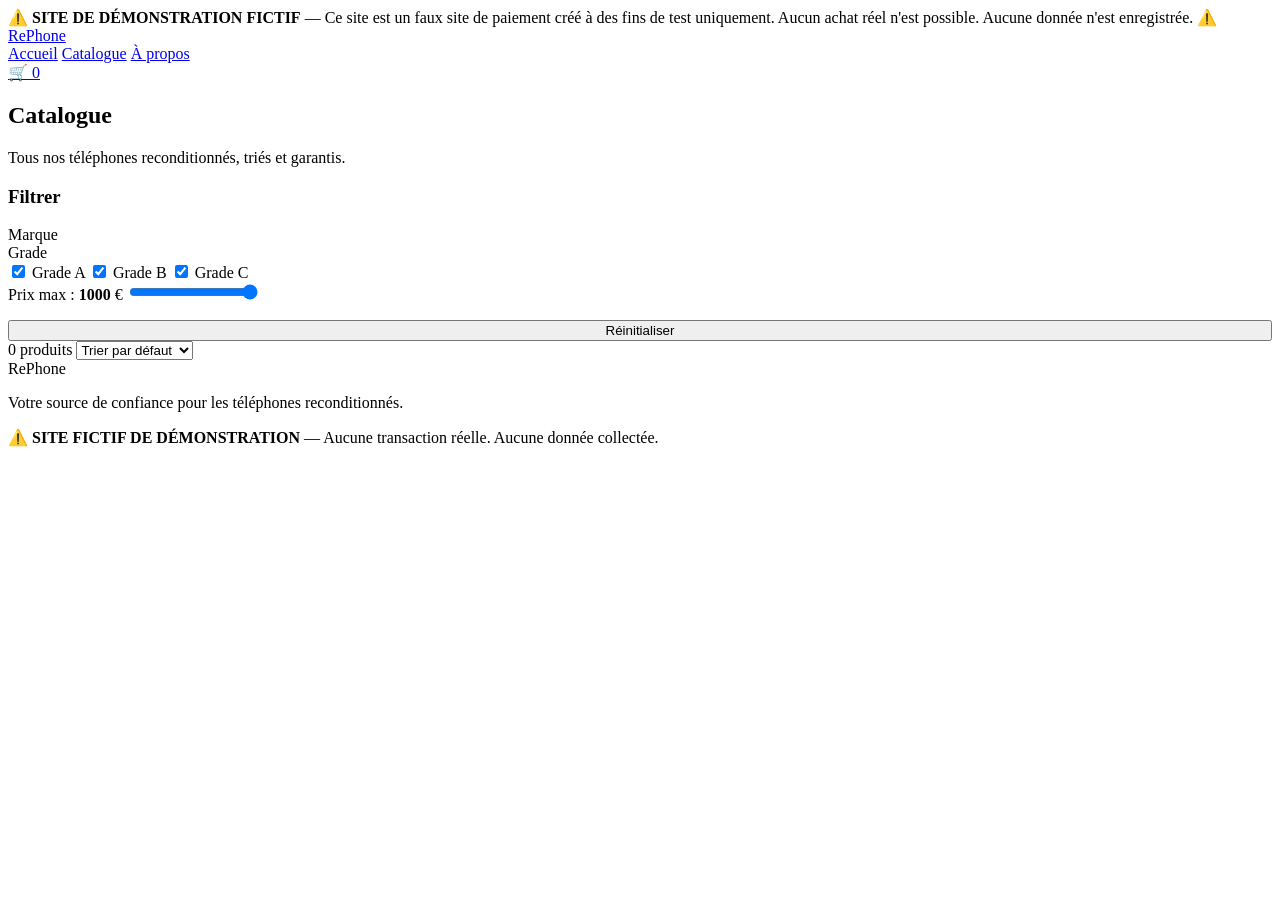
==== catalogue.html @ 7b881fe6 "first commit" ====
<!DOCTYPE html>
<html lang="fr">
<head>
  <meta charset="UTF-8" />
  <meta name="viewport" content="width=device-width, initial-scale=1.0" />
  <title>Catalogue – RePhone</title>
  <link rel="preconnect" href="https://fonts.googleapis.com" />
  <link href="https://fonts.googleapis.com/css2?family=Syne:wght@400;600;700;800&family=DM+Sans:ital,wght@0,300;0,400;0,500;1,300&display=swap" rel="stylesheet" />
  <link rel="stylesheet" href="css/style.css" />
</head>
<body>

  <div class="fake-banner">
    <span class="fake-icon">⚠️</span>
    <strong>SITE DE DÉMONSTRATION FICTIF</strong> — Ce site est un faux site de paiement créé à des fins de test uniquement. Aucun achat réel n'est possible. Aucune donnée n'est enregistrée.
    <span class="fake-icon">⚠️</span>
  </div>

  <header class="header">
    <div class="container header-inner">
      <a href="index.html" class="logo">Re<span>Phone</span></a>
      <nav class="nav">
        <a href="index.html" class="nav-link">Accueil</a>
        <a href="catalogue.html" class="nav-link active">Catalogue</a>
        <a href="#" class="nav-link">À propos</a>
      </nav>
      <a href="panier.html" class="btn-cart">
        🛒 <span class="cart-count" id="cartCount">0</span>
      </a>
    </div>
  </header>

  <section class="page-hero">
    <div class="container">
      <h1>Catalogue</h1>
      <p>Tous nos téléphones reconditionnés, triés et garantis.</p>
    </div>
  </section>

  <section class="section catalogue-section">
    <div class="container catalogue-layout">

      <!-- FILTRES -->
      <aside class="filters">
        <h3>Filtrer</h3>

        <div class="filter-group">
          <label class="filter-label">Marque</label>
          <div class="filter-options" id="brandFilters"></div>
        </div>

        <div class="filter-group">
          <label class="filter-label">Grade</label>
          <div class="filter-options">
            <label><input type="checkbox" value="A" class="grade-filter" checked /> Grade A</label>
            <label><input type="checkbox" value="B" class="grade-filter" checked /> Grade B</label>
            <label><input type="checkbox" value="C" class="grade-filter" checked /> Grade C</label>
          </div>
        </div>

        <div class="filter-group">
          <label class="filter-label">Prix max : <strong id="priceVal">1000</strong> €</label>
          <input type="range" id="priceRange" min="100" max="1000" value="1000" step="50" />
        </div>

        <button class="btn-primary" id="resetFilters" style="margin-top:1rem;width:100%">Réinitialiser</button>
      </aside>

      <!-- GRILLE PRODUITS -->
      <div class="catalogue-main">
        <div class="catalogue-toolbar">
          <span id="productCount">0 produits</span>
          <select id="sortSelect">
            <option value="default">Trier par défaut</option>
            <option value="price-asc">Prix croissant</option>
            <option value="price-desc">Prix décroissant</option>
            <option value="name">Nom A→Z</option>
          </select>
        </div>
        <div class="products-grid" id="catalogueGrid"></div>
      </div>
    </div>
  </section>

  <footer class="footer">
    <div class="container footer-inner">
      <div class="footer-brand">
        <span class="logo">Re<span>Phone</span></span>
        <p>Votre source de confiance pour les téléphones reconditionnés.</p>
      </div>
    </div>
    <div class="footer-bottom">
      <p>⚠️ <strong>SITE FICTIF DE DÉMONSTRATION</strong> — Aucune transaction réelle. Aucune donnée collectée.</p>
    </div>
  </footer>

  <script src="js/data.js"></script>
  <script src="js/app.js"></script>
  <script src="js/catalogue.js"></script>
</body>
</html>
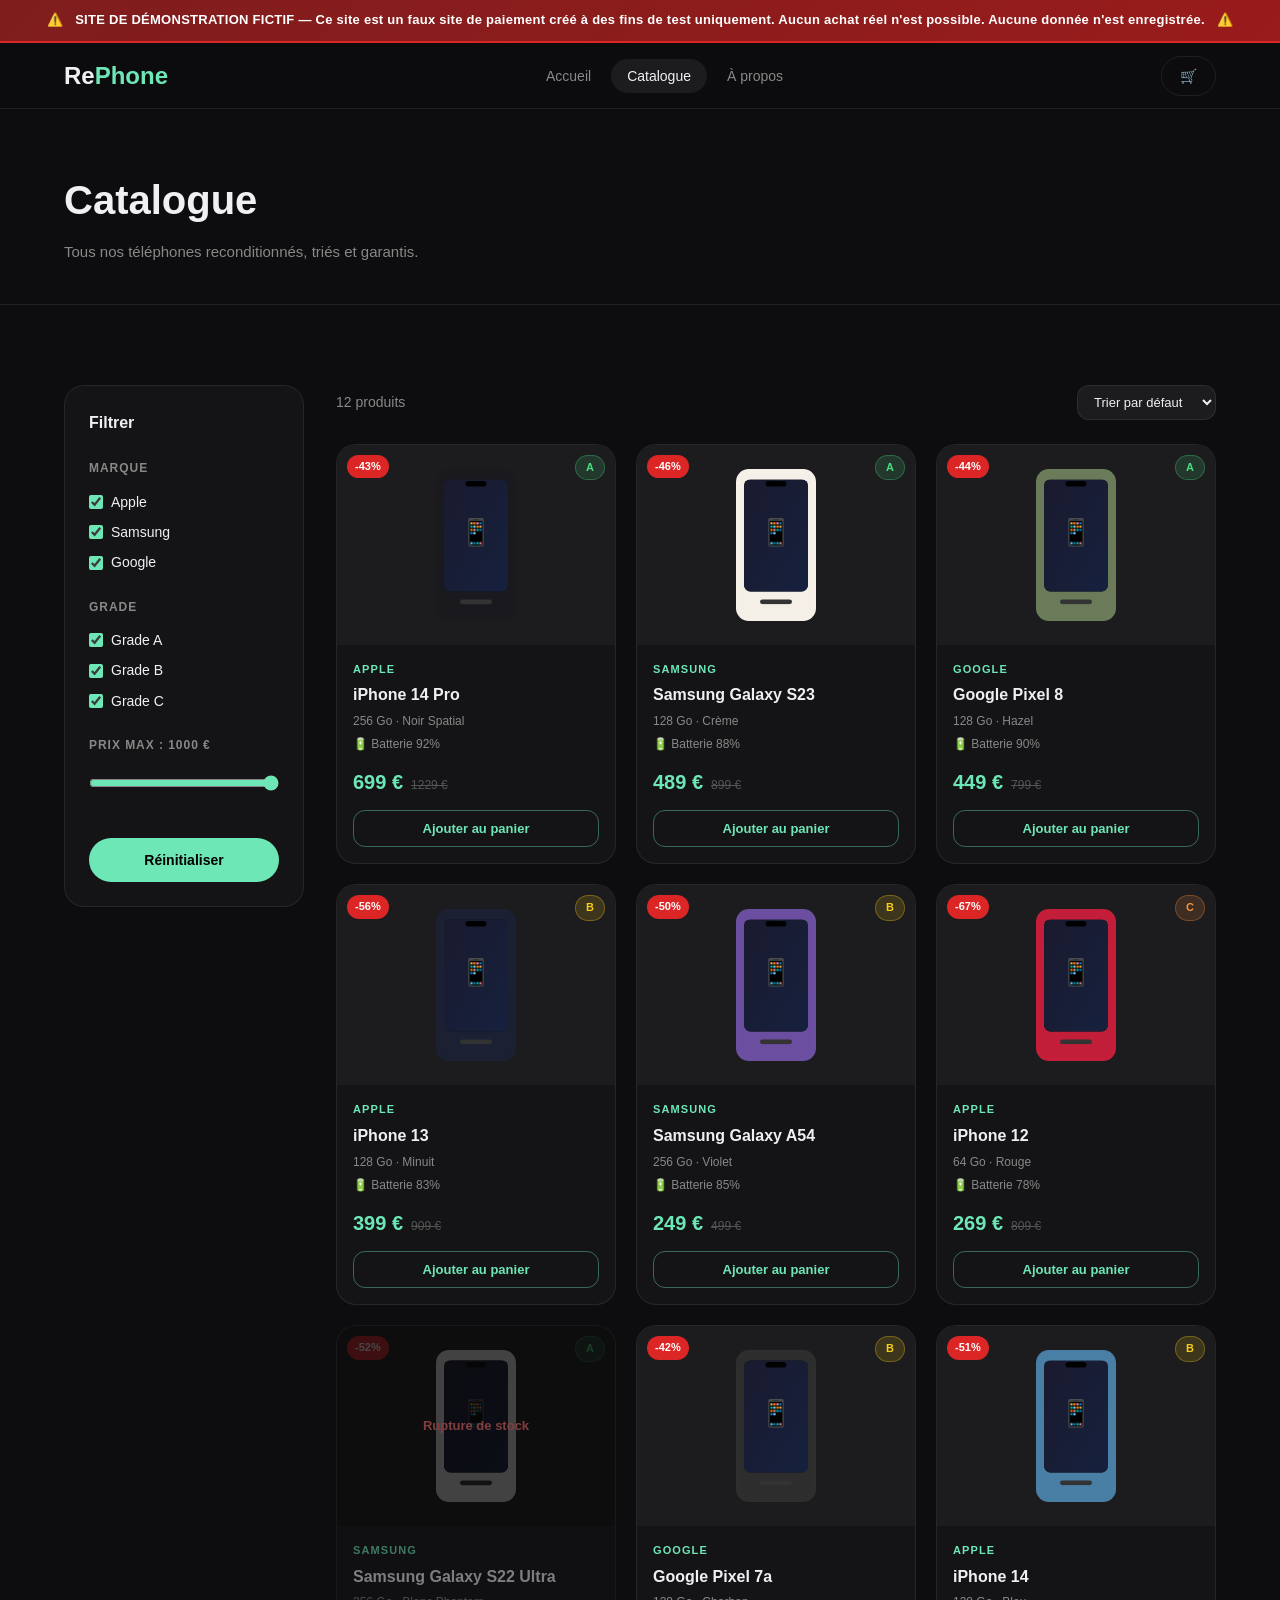
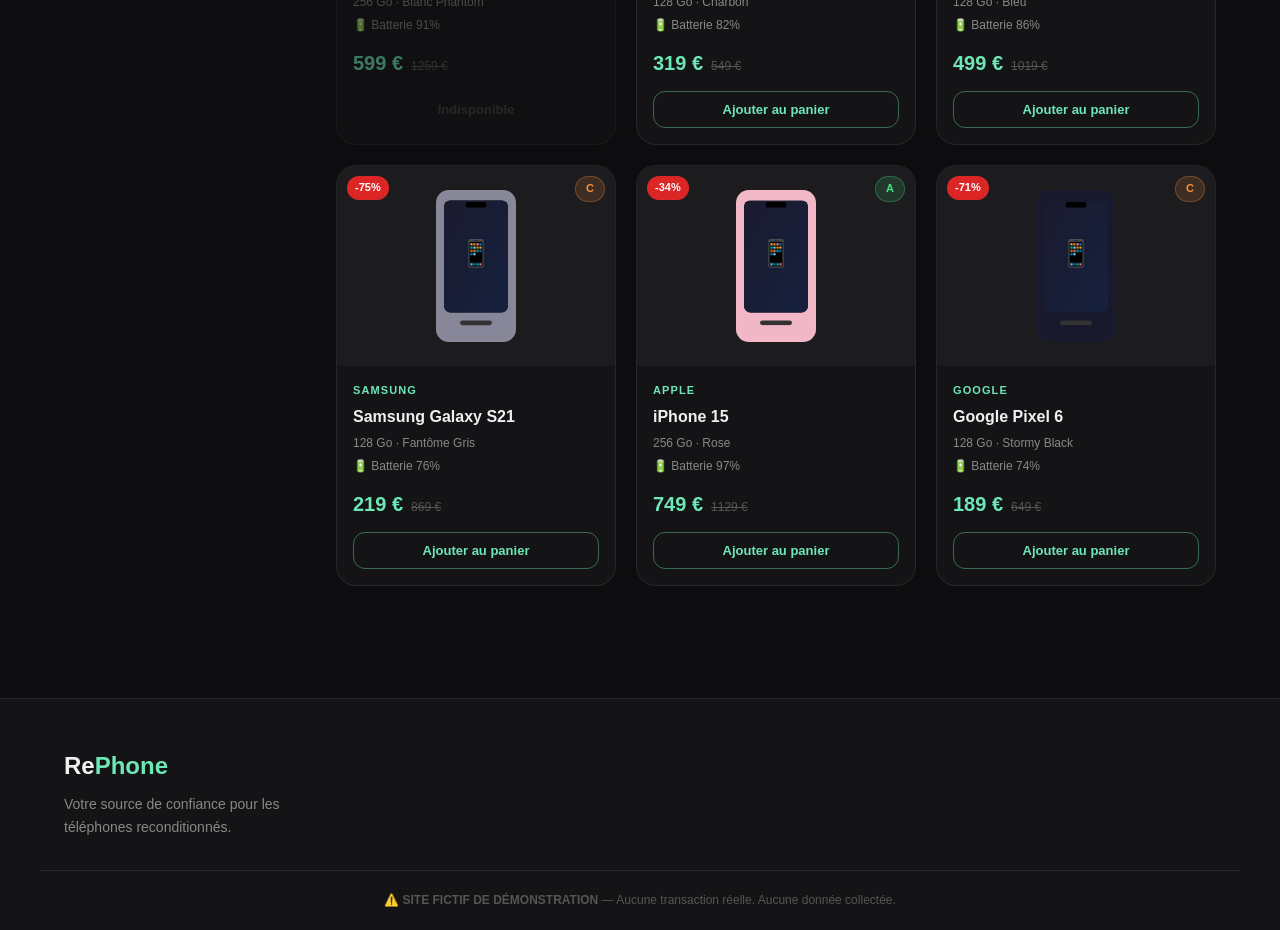
==== commit 1b9b4a80: "link css js" ====
--- a/catalogue.html
+++ b/catalogue.html
@@ -6,7 +6,7 @@
   <title>Catalogue – RePhone</title>
   <link rel="preconnect" href="https://fonts.googleapis.com" />
   <link href="https://fonts.googleapis.com/css2?family=Syne:wght@400;600;700;800&family=DM+Sans:ital,wght@0,300;0,400;0,500;1,300&display=swap" rel="stylesheet" />
-  <link rel="stylesheet" href="css/style.css" />
+  <link rel="stylesheet" href="style.css" />
 </head>
 <body>
 
@@ -94,8 +94,8 @@
     </div>
   </footer>
 
-  <script src="js/data.js"></script>
-  <script src="js/app.js"></script>
-  <script src="js/catalogue.js"></script>
+  <script src="data.js"></script>
+  <script src="app.js"></script>
+  <script src="catalogue.js"></script>
 </body>
 </html>
--- a/style.css
+++ b/style.css
@@ -0,0 +1,983 @@
+/* ============================================================
+   STYLE.CSS — RePhone Design System
+   ============================================================ */
+
+:root {
+  --bg: #0d0d0f;
+  --surface: #141416;
+  --surface2: #1c1c1f;
+  --border: rgba(255,255,255,0.08);
+  --text: #f0f0f2;
+  --text-muted: #888;
+  --text-dim: #555;
+  --accent: #6ee7b7;
+  --accent2: #34d399;
+  --accent-rgb: 110, 231, 183;
+  --warning: #fbbf24;
+  --danger: #f87171;
+  --grade-a: #4ade80;
+  --grade-b: #facc15;
+  --grade-c: #fb923c;
+  --radius: 12px;
+  --radius-lg: 20px;
+  --shadow: 0 8px 32px rgba(0,0,0,0.4);
+  --transition: 0.2s ease;
+}
+
+*, *::before, *::after { box-sizing: border-box; margin: 0; padding: 0; }
+
+html { scroll-behavior: smooth; }
+
+body {
+  background: var(--bg);
+  color: var(--text);
+  font-family: 'DM Sans', sans-serif;
+  font-size: 15px;
+  line-height: 1.6;
+  -webkit-font-smoothing: antialiased;
+}
+
+a { color: inherit; text-decoration: none; }
+img { max-width: 100%; display: block; }
+
+.container {
+  max-width: 1200px;
+  margin: 0 auto;
+  padding: 0 24px;
+}
+
+.hidden { display: none !important; }
+
+/* ============================================================
+   FAKE BANNER
+   ============================================================ */
+.fake-banner {
+  background: linear-gradient(135deg, #7f1d1d, #991b1b);
+  color: #fff;
+  text-align: center;
+  padding: 10px 20px;
+  font-size: 13px;
+  font-family: 'Syne', sans-serif;
+  font-weight: 600;
+  letter-spacing: 0.02em;
+  position: sticky;
+  top: 0;
+  z-index: 1000;
+  border-bottom: 2px solid #dc2626;
+}
+.fake-icon { margin: 0 8px; }
+
+/* ============================================================
+   HEADER
+   ============================================================ */
+.header {
+  background: rgba(13,13,15,0.95);
+  backdrop-filter: blur(20px);
+  border-bottom: 1px solid var(--border);
+  position: sticky;
+  top: 44px;
+  z-index: 900;
+}
+.header-inner {
+  display: flex;
+  align-items: center;
+  justify-content: space-between;
+  height: 64px;
+  gap: 2rem;
+}
+.logo {
+  font-family: 'Syne', sans-serif;
+  font-size: 1.5rem;
+  font-weight: 800;
+  color: var(--text);
+}
+.logo span { color: var(--accent); }
+
+.nav { display: flex; gap: 0.25rem; }
+.nav-link {
+  padding: 6px 16px;
+  border-radius: 50px;
+  font-size: 14px;
+  font-weight: 500;
+  color: var(--text-muted);
+  transition: var(--transition);
+}
+.nav-link:hover, .nav-link.active {
+  background: var(--surface2);
+  color: var(--text);
+}
+
+.btn-cart {
+  position: relative;
+  display: flex;
+  align-items: center;
+  gap: 6px;
+  padding: 8px 18px;
+  border-radius: 50px;
+  border: 1px solid var(--border);
+  font-size: 14px;
+  font-weight: 600;
+  transition: var(--transition);
+  color: var(--text);
+}
+.btn-cart:hover { background: var(--surface2); border-color: var(--accent); }
+.cart-count {
+  background: var(--accent);
+  color: #000;
+  font-size: 11px;
+  font-weight: 800;
+  border-radius: 50px;
+  padding: 1px 7px;
+}
+
+/* ============================================================
+   BUTTONS
+   ============================================================ */
+.btn-primary {
+  display: inline-flex;
+  align-items: center;
+  justify-content: center;
+  gap: 8px;
+  padding: 14px 28px;
+  background: var(--accent);
+  color: #000;
+  font-family: 'Syne', sans-serif;
+  font-weight: 700;
+  font-size: 14px;
+  border-radius: 50px;
+  border: none;
+  cursor: pointer;
+  transition: all var(--transition);
+  white-space: nowrap;
+}
+.btn-primary:hover { background: #a7f3d0; transform: translateY(-1px); box-shadow: 0 8px 24px rgba(var(--accent-rgb),.3); }
+.btn-primary.big { padding: 18px 36px; font-size: 16px; width: 100%; margin-top: 1.5rem; border-radius: var(--radius); }
+
+.btn-ghost {
+  display: inline-flex;
+  align-items: center;
+  gap: 8px;
+  padding: 14px 28px;
+  background: transparent;
+  color: var(--text);
+  font-family: 'Syne', sans-serif;
+  font-weight: 600;
+  font-size: 14px;
+  border-radius: 50px;
+  border: 1px solid var(--border);
+  cursor: pointer;
+  transition: var(--transition);
+}
+.btn-ghost:hover { border-color: var(--accent); color: var(--accent); }
+
+/* ============================================================
+   HERO
+   ============================================================ */
+.hero {
+  min-height: calc(100vh - 110px);
+  display: grid;
+  grid-template-columns: 1fr 420px;
+  align-items: center;
+  position: relative;
+  overflow: hidden;
+  padding: 4rem 0;
+}
+.hero::before {
+  content: '';
+  position: absolute;
+  top: -200px;
+  right: -200px;
+  width: 600px;
+  height: 600px;
+  background: radial-gradient(circle, rgba(var(--accent-rgb),.08) 0%, transparent 70%);
+  pointer-events: none;
+}
+.hero-noise {
+  position: absolute;
+  inset: 0;
+  background-image: url("data:image/svg+xml,%3Csvg viewBox='0 0 256 256' xmlns='http://www.w3.org/2000/svg'%3E%3Cfilter id='noise'%3E%3CfeTurbulence type='fractalNoise' baseFrequency='0.9' numOctaves='4' stitchTiles='stitch'/%3E%3C/filter%3E%3Crect width='100%25' height='100%25' filter='url(%23noise)' opacity='0.03'/%3E%3C/svg%3E");
+  opacity: 0.4;
+  pointer-events: none;
+}
+.hero-content { padding-left: 40px; animation: fadeUp .8s ease both; }
+.hero-badge {
+  display: inline-block;
+  padding: 6px 16px;
+  border-radius: 50px;
+  border: 1px solid rgba(var(--accent-rgb),.3);
+  color: var(--accent);
+  font-size: 13px;
+  font-weight: 600;
+  margin-bottom: 1.5rem;
+}
+.hero-title {
+  font-family: 'Syne', sans-serif;
+  font-size: clamp(2.5rem, 5vw, 4rem);
+  font-weight: 800;
+  line-height: 1.1;
+  margin-bottom: 1.25rem;
+}
+.hero-title em { color: var(--accent); font-style: normal; }
+.hero-sub { font-size: 1.1rem; color: var(--text-muted); max-width: 480px; margin-bottom: 2rem; }
+
+.hero-cta { display: flex; gap: 1rem; flex-wrap: wrap; margin-bottom: 3rem; }
+
+.hero-stats { display: flex; gap: 2.5rem; }
+.stat { display: flex; flex-direction: column; }
+.stat strong { font-family: 'Syne', sans-serif; font-size: 1.5rem; font-weight: 800; color: var(--accent); }
+.stat span { font-size: 12px; color: var(--text-muted); }
+
+.hero-visual {
+  display: flex;
+  justify-content: center;
+  align-items: center;
+  animation: fadeUp .8s .2s ease both;
+}
+.phone-mockup {
+  width: 200px;
+  height: 400px;
+  background: var(--surface2);
+  border-radius: 36px;
+  border: 8px solid var(--surface);
+  box-shadow: 0 40px 80px rgba(0,0,0,.6), 0 0 0 1px var(--border), inset 0 1px 0 rgba(255,255,255,.05);
+  position: relative;
+  overflow: hidden;
+}
+.phone-screen { background: #0a0a14; height: 100%; display: flex; flex-direction: column; padding: 20px 12px; gap: 16px; }
+.phone-notch { width: 80px; height: 20px; background: #000; border-radius: 0 0 14px 14px; margin: 0 auto; }
+.phone-ui { flex: 1; display: flex; flex-direction: column; gap: 12px; }
+.ui-bar { height: 8px; background: rgba(255,255,255,.1); border-radius: 4px; }
+.ui-grid { display: grid; grid-template-columns: 1fr 1fr 1fr; gap: 8px; }
+.ui-app { height: 40px; border-radius: 10px; opacity: .85; }
+
+/* ============================================================
+   SECTIONS
+   ============================================================ */
+.section { padding: 80px 0; }
+.section-header { display: flex; justify-content: space-between; align-items: baseline; margin-bottom: 2.5rem; }
+.section-header h2 { font-family: 'Syne', sans-serif; font-size: 1.75rem; font-weight: 700; }
+.link-more { color: var(--accent); font-size: 14px; font-weight: 600; }
+.link-more:hover { text-decoration: underline; }
+.center-title { font-family: 'Syne', sans-serif; font-size: 2rem; font-weight: 700; text-align: center; margin-bottom: 3rem; }
+
+/* ============================================================
+   PRODUCT CARDS
+   ============================================================ */
+.products-grid {
+  display: grid;
+  grid-template-columns: repeat(auto-fill, minmax(240px, 1fr));
+  gap: 20px;
+}
+.product-card {
+  background: var(--surface);
+  border: 1px solid var(--border);
+  border-radius: var(--radius-lg);
+  overflow: hidden;
+  transition: transform var(--transition), border-color var(--transition), box-shadow var(--transition);
+}
+.product-card:hover {
+  transform: translateY(-4px);
+  border-color: rgba(var(--accent-rgb),.3);
+  box-shadow: var(--shadow);
+}
+.product-card.out-of-stock { opacity: .5; pointer-events: none; }
+
+.product-img-wrap {
+  display: block;
+  position: relative;
+  background: var(--surface2);
+  padding: 20px;
+  height: 200px;
+  overflow: hidden;
+}
+.product-img-svg { width: 100%; height: 100%; display: flex; align-items: center; justify-content: center; }
+.product-img-svg svg { height: 140px; }
+
+.badge-discount {
+  position: absolute;
+  top: 10px;
+  left: 10px;
+  background: #dc2626;
+  color: #fff;
+  font-size: 11px;
+  font-weight: 700;
+  padding: 3px 8px;
+  border-radius: 50px;
+}
+.badge-grade {
+  position: absolute;
+  top: 10px;
+  right: 10px;
+  font-size: 11px;
+  font-weight: 800;
+  padding: 3px 10px;
+  border-radius: 50px;
+}
+.grade-a { background: rgba(74,222,128,.15); color: var(--grade-a); border: 1px solid rgba(74,222,128,.3); }
+.grade-b { background: rgba(250,204,21,.15); color: var(--grade-b); border: 1px solid rgba(250,204,21,.3); }
+.grade-c { background: rgba(251,146,60,.15); color: var(--grade-c); border: 1px solid rgba(251,146,60,.3); }
+.badge-out {
+  position: absolute;
+  inset: 0;
+  background: rgba(0,0,0,.5);
+  display: flex;
+  align-items: center;
+  justify-content: center;
+  font-family: 'Syne', sans-serif;
+  font-weight: 700;
+  font-size: 13px;
+  color: var(--danger);
+  z-index: 2;
+}
+
+.product-info { padding: 16px; }
+.product-brand { font-size: 11px; font-weight: 700; color: var(--accent); text-transform: uppercase; letter-spacing: .1em; margin-bottom: 4px; }
+.product-name { font-family: 'Syne', sans-serif; font-weight: 700; font-size: 1rem; margin-bottom: 4px; }
+.product-name a:hover { color: var(--accent); }
+.product-meta { font-size: 12px; color: var(--text-muted); margin-bottom: 4px; }
+.product-battery { font-size: 12px; color: var(--text-muted); margin-bottom: 12px; }
+.product-prices { display: flex; align-items: baseline; gap: 8px; margin-bottom: 12px; }
+.price-current { font-family: 'Syne', sans-serif; font-size: 1.25rem; font-weight: 800; color: var(--accent); }
+.price-original { font-size: 12px; color: var(--text-dim); text-decoration: line-through; }
+.price-save { font-size: 12px; color: var(--grade-a); font-weight: 600; }
+
+.btn-add-cart {
+  width: 100%;
+  padding: 10px;
+  background: transparent;
+  color: var(--accent);
+  border: 1px solid rgba(var(--accent-rgb),.4);
+  border-radius: var(--radius);
+  font-family: 'Syne', sans-serif;
+  font-size: 13px;
+  font-weight: 700;
+  cursor: pointer;
+  transition: var(--transition);
+}
+.btn-add-cart:hover { background: var(--accent); color: #000; }
+.btn-add-cart.disabled { opacity: .4; cursor: not-allowed; color: var(--text-muted); border-color: var(--border); }
+
+/* ============================================================
+   HOW IT WORKS
+   ============================================================ */
+.how-it-works { background: var(--surface); }
+.steps-grid { display: grid; grid-template-columns: repeat(4, 1fr); gap: 2rem; }
+.step { padding: 2rem; background: var(--surface2); border-radius: var(--radius-lg); border: 1px solid var(--border); }
+.step-num {
+  font-family: 'Syne', sans-serif;
+  font-size: 2.5rem;
+  font-weight: 800;
+  color: rgba(var(--accent-rgb),.3);
+  margin-bottom: 1rem;
+}
+.step h3 { font-family: 'Syne', sans-serif; font-weight: 700; margin-bottom: .5rem; }
+.step p { color: var(--text-muted); font-size: 14px; line-height: 1.7; }
+
+/* ============================================================
+   GRADES
+   ============================================================ */
+.grades-grid { display: grid; grid-template-columns: repeat(3, 1fr); gap: 1.5rem; }
+.grade-card {
+  padding: 2.5rem;
+  border-radius: var(--radius-lg);
+  border: 1px solid;
+  position: relative;
+  overflow: hidden;
+}
+.grade-a-card, .grade-card:first-child { border-color: rgba(74,222,128,.3); background: rgba(74,222,128,.04); }
+.grade-b-card, .grade-card:nth-child(2) { border-color: rgba(250,204,21,.3); background: rgba(250,204,21,.04); }
+.grade-c-card, .grade-card:last-child { border-color: rgba(251,146,60,.3); background: rgba(251,146,60,.04); }
+.grade-label {
+  display: inline-block;
+  margin-bottom: 1rem;
+  padding: 4px 14px;
+  border-radius: 50px;
+  font-family: 'Syne', sans-serif;
+  font-weight: 800;
+  font-size: 12px;
+}
+.grade-a .grade-label { background: var(--grade-a); color: #000; }
+.grade-b .grade-label { background: var(--grade-b); color: #000; }
+.grade-c .grade-label { background: var(--grade-c); color: #000; }
+.grade-card h3 { font-family: 'Syne', sans-serif; font-size: 1.2rem; font-weight: 700; margin-bottom: .5rem; }
+.grade-card p { color: var(--text-muted); font-size: 14px; }
+
+/* ============================================================
+   PAGE HERO (intérieur)
+   ============================================================ */
+.page-hero {
+  padding: 60px 0 40px;
+  border-bottom: 1px solid var(--border);
+}
+.page-hero h1 { font-family: 'Syne', sans-serif; font-size: 2.5rem; font-weight: 800; margin-bottom: .5rem; }
+.page-hero p { color: var(--text-muted); }
+.page-title { font-family: 'Syne', sans-serif; font-size: 2rem; font-weight: 800; margin-bottom: 2rem; }
+
+/* ============================================================
+   CATALOGUE
+   ============================================================ */
+.catalogue-layout {
+  display: grid;
+  grid-template-columns: 240px 1fr;
+  gap: 2rem;
+  align-items: start;
+}
+.filters {
+  background: var(--surface);
+  border: 1px solid var(--border);
+  border-radius: var(--radius-lg);
+  padding: 1.5rem;
+  position: sticky;
+  top: 120px;
+}
+.filters h3 { font-family: 'Syne', sans-serif; font-weight: 700; margin-bottom: 1.5rem; font-size: 1rem; }
+.filter-group { margin-bottom: 1.5rem; }
+.filter-label { font-size: 12px; font-weight: 700; color: var(--text-muted); text-transform: uppercase; letter-spacing: .08em; display: block; margin-bottom: .75rem; }
+.filter-options { display: flex; flex-direction: column; gap: .5rem; }
+.filter-options label { display: flex; align-items: center; gap: 8px; font-size: 14px; cursor: pointer; }
+.filter-options input[type="checkbox"] { accent-color: var(--accent); width: 14px; height: 14px; }
+input[type="range"] { width: 100%; accent-color: var(--accent); margin-top: .5rem; }
+
+.catalogue-toolbar {
+  display: flex;
+  justify-content: space-between;
+  align-items: center;
+  margin-bottom: 1.5rem;
+}
+.catalogue-toolbar span { font-size: 14px; color: var(--text-muted); }
+.catalogue-toolbar select {
+  background: var(--surface2);
+  color: var(--text);
+  border: 1px solid var(--border);
+  border-radius: var(--radius);
+  padding: 8px 12px;
+  font-size: 13px;
+  cursor: pointer;
+}
+.no-results { color: var(--text-muted); padding: 3rem; text-align: center; grid-column: 1/-1; }
+
+/* ============================================================
+   PRODUCT DETAIL
+   ============================================================ */
+.breadcrumb {
+  padding: 16px 0;
+  font-size: 13px;
+  color: var(--text-muted);
+  display: flex;
+  gap: 8px;
+}
+.breadcrumb a:hover { color: var(--accent); }
+
+.product-layout {
+  display: grid;
+  grid-template-columns: 1fr 1fr;
+  gap: 4rem;
+  align-items: start;
+}
+.product-detail-img {
+  position: sticky;
+  top: 120px;
+  background: var(--surface);
+  border-radius: var(--radius-lg);
+  padding: 3rem;
+  display: flex;
+  flex-direction: column;
+  align-items: center;
+  gap: 1rem;
+  border: 1px solid var(--border);
+}
+.product-detail-svg { width: 180px; height: 280px; }
+.product-detail-badges { display: flex; gap: .75rem; }
+.product-brand.big { font-size: 13px; font-weight: 700; color: var(--accent); text-transform: uppercase; letter-spacing: .1em; margin-bottom: .25rem; }
+.product-detail-name { font-family: 'Syne', sans-serif; font-size: 2rem; font-weight: 800; margin-bottom: .5rem; }
+.product-detail-meta { color: var(--text-muted); font-size: 14px; margin-bottom: 1.5rem; }
+.product-detail-prices { display: flex; align-items: baseline; gap: 1rem; margin-bottom: 1.5rem; flex-wrap: wrap; }
+.price-current.big { font-size: 2.5rem; }
+
+.product-battery-bar { margin-bottom: 1.5rem; }
+.product-battery-bar > span { font-size: 14px; color: var(--text-muted); display: block; margin-bottom: 8px; }
+.batt-track { height: 6px; background: var(--surface2); border-radius: 3px; overflow: hidden; }
+.batt-fill { height: 100%; border-radius: 3px; transition: width .5s ease; }
+
+.product-desc { color: var(--text-muted); line-height: 1.8; margin-bottom: 1.5rem; font-size: 15px; }
+.product-specs { margin-bottom: 1.5rem; }
+.product-specs h3 { font-family: 'Syne', sans-serif; font-weight: 700; margin-bottom: .75rem; }
+.product-specs ul { list-style: none; display: flex; flex-direction: column; gap: 6px; }
+.product-specs li { font-size: 14px; color: var(--text-muted); }
+.product-specs li::before { content: none; }
+
+.product-guarantees { display: grid; grid-template-columns: 1fr 1fr; gap: .75rem; margin-bottom: 1.5rem; }
+.guarantee-item {
+  background: var(--surface2);
+  border-radius: var(--radius);
+  padding: 10px 14px;
+  font-size: 13px;
+  border: 1px solid var(--border);
+}
+.out-of-stock-msg {
+  padding: 1rem;
+  background: rgba(248,113,113,.1);
+  border: 1px solid rgba(248,113,113,.3);
+  border-radius: var(--radius);
+  color: var(--danger);
+  text-align: center;
+  font-weight: 600;
+  margin-top: 1rem;
+}
+
+/* ============================================================
+   REVIEWS
+   ============================================================ */
+.reviews-section { background: var(--surface); }
+.reviews-section h2 { font-family: 'Syne', sans-serif; font-size: 1.75rem; font-weight: 700; margin-bottom: 2rem; }
+.reviews-grid { display: grid; grid-template-columns: repeat(3, 1fr); gap: 1.5rem; }
+.review-card {
+  background: var(--surface2);
+  border-radius: var(--radius-lg);
+  border: 1px solid var(--border);
+  padding: 1.5rem;
+}
+.review-header { display: flex; align-items: center; gap: .75rem; margin-bottom: .75rem; flex-wrap: wrap; }
+.review-author { font-family: 'Syne', sans-serif; font-weight: 700; font-size: 14px; }
+.review-date { font-size: 12px; color: var(--text-dim); margin-left: auto; }
+.review-text { color: var(--text-muted); font-size: 14px; line-height: 1.7; margin-bottom: .75rem; }
+.review-product { font-size: 12px; color: var(--accent); font-weight: 600; }
+
+/* ============================================================
+   CART
+   ============================================================ */
+.cart-layout { display: grid; grid-template-columns: 1fr 360px; gap: 2rem; align-items: start; }
+
+.cart-item {
+  display: grid;
+  grid-template-columns: 80px 1fr auto auto;
+  gap: 1rem;
+  align-items: center;
+  background: var(--surface);
+  border: 1px solid var(--border);
+  border-radius: var(--radius-lg);
+  padding: 1.25rem;
+  margin-bottom: 1rem;
+}
+.cart-item-brand { font-size: 11px; font-weight: 700; color: var(--accent); text-transform: uppercase; letter-spacing: .08em; }
+.cart-item-name { font-family: 'Syne', sans-serif; font-weight: 700; font-size: 1rem; }
+.cart-item-meta { font-size: 12px; color: var(--text-muted); }
+.cart-item-price { font-size: 14px; color: var(--accent); font-weight: 600; }
+.cart-item-total { font-family: 'Syne', sans-serif; font-size: 1.1rem; font-weight: 800; white-space: nowrap; }
+
+.qty-control {
+  display: flex;
+  align-items: center;
+  gap: .5rem;
+  background: var(--surface2);
+  border-radius: var(--radius);
+  padding: 4px;
+  margin-bottom: .5rem;
+}
+.qty-control button {
+  width: 28px;
+  height: 28px;
+  border: none;
+  background: var(--surface);
+  color: var(--text);
+  border-radius: 6px;
+  cursor: pointer;
+  font-size: 16px;
+  font-weight: 700;
+  transition: var(--transition);
+}
+.qty-control button:hover { background: var(--accent); color: #000; }
+.qty-control span { min-width: 24px; text-align: center; font-weight: 600; }
+.btn-remove { background: none; border: none; color: var(--text-muted); cursor: pointer; font-size: 13px; transition: var(--transition); }
+.btn-remove:hover { color: var(--danger); }
+
+.summary-box {
+  background: var(--surface);
+  border: 1px solid var(--border);
+  border-radius: var(--radius-lg);
+  padding: 1.75rem;
+  position: sticky;
+  top: 120px;
+}
+.summary-box h2 { font-family: 'Syne', sans-serif; font-size: 1.25rem; font-weight: 700; margin-bottom: 1.5rem; }
+.summary-row { display: flex; justify-content: space-between; padding: .6rem 0; font-size: 14px; color: var(--text-muted); }
+.summary-total { font-size: 1.1rem; color: var(--text); border-top: 1px solid var(--border); margin-top: .5rem; padding-top: 1rem; }
+
+.cart-empty { text-align: center; padding: 6rem 2rem; }
+.empty-icon { font-size: 4rem; margin-bottom: 1rem; }
+.cart-empty h2 { font-family: 'Syne', sans-serif; font-size: 1.75rem; margin-bottom: .5rem; }
+.cart-empty p { color: var(--text-muted); margin-bottom: 2rem; }
+
+.secure-badges { display: flex; flex-wrap: wrap; gap: .5rem; margin-top: 1rem; }
+.badge {
+  background: var(--surface2);
+  border: 1px solid var(--border);
+  border-radius: 50px;
+  font-size: 11px;
+  padding: 4px 10px;
+  color: var(--text-muted);
+}
+
+/* ============================================================
+   CHECKOUT
+   ============================================================ */
+.checkout-section { padding-top: 2rem; }
+.checkout-layout { display: grid; grid-template-columns: 1fr 380px; gap: 3rem; align-items: start; }
+
+.checkout-warning {
+  background: rgba(251,191,36,.08);
+  border: 1px solid rgba(251,191,36,.3);
+  border-radius: var(--radius);
+  padding: 1rem 1.25rem;
+  font-size: 14px;
+  color: #fde68a;
+  line-height: 1.6;
+  margin-bottom: 2rem;
+}
+
+.form-section { margin-bottom: 2.5rem; }
+.form-section-title {
+  font-family: 'Syne', sans-serif;
+  font-size: 1.1rem;
+  font-weight: 700;
+  margin-bottom: 1.25rem;
+  display: flex;
+  align-items: center;
+  gap: .75rem;
+}
+.form-num {
+  width: 28px;
+  height: 28px;
+  border-radius: 50%;
+  background: var(--accent);
+  color: #000;
+  font-size: 13px;
+  font-weight: 800;
+  display: flex;
+  align-items: center;
+  justify-content: center;
+  flex-shrink: 0;
+}
+.form-grid { display: grid; grid-template-columns: 1fr 1fr; gap: 1rem; }
+.field { display: flex; flex-direction: column; gap: .5rem; }
+.field.field-full { grid-column: 1 / -1; }
+.field label { font-size: 13px; font-weight: 600; color: var(--text-muted); }
+.field-fake { font-size: 11px; color: #dc2626; font-weight: 500; }
+.field input {
+  background: var(--surface2);
+  border: 1px solid var(--border);
+  border-radius: var(--radius);
+  padding: 12px 14px;
+  color: var(--text);
+  font-family: inherit;
+  font-size: 14px;
+  transition: border-color var(--transition);
+  outline: none;
+}
+.field input:focus { border-color: rgba(var(--accent-rgb),.5); }
+.field input::placeholder { color: var(--text-dim); }
+
+/* Shipping */
+.shipping-options { display: flex; flex-direction: column; gap: .75rem; }
+.shipping-opt {
+  display: flex;
+  align-items: center;
+  gap: 1rem;
+  background: var(--surface2);
+  border: 1px solid var(--border);
+  border-radius: var(--radius);
+  padding: 14px 16px;
+  cursor: pointer;
+  transition: border-color var(--transition);
+}
+.shipping-opt:hover, .shipping-opt.selected { border-color: rgba(var(--accent-rgb),.5); }
+.shipping-opt input { accent-color: var(--accent); }
+.shipping-info { flex: 1; }
+.shipping-info strong { display: block; font-size: 14px; }
+.shipping-info span { font-size: 12px; color: var(--text-muted); }
+.shipping-price { font-weight: 700; color: var(--accent); font-size: 15px; }
+
+/* Payment methods */
+.payment-methods { display: flex; gap: .75rem; margin-bottom: 1.5rem; flex-wrap: wrap; }
+.pay-method {
+  padding: 10px 20px;
+  background: var(--surface2);
+  border: 1px solid var(--border);
+  border-radius: var(--radius);
+  color: var(--text);
+  font-size: 14px;
+  font-weight: 600;
+  cursor: pointer;
+  transition: var(--transition);
+}
+.pay-method:hover, .pay-method.active {
+  border-color: rgba(var(--accent-rgb),.5);
+  background: rgba(var(--accent-rgb),.08);
+  color: var(--accent);
+}
+
+/* Card Preview */
+.card-preview {
+  background: linear-gradient(135deg, #1e3a5f, #0f2342);
+  border-radius: 16px;
+  padding: 1.75rem;
+  margin-bottom: 1.5rem;
+  aspect-ratio: 1.6/1;
+  max-width: 380px;
+  position: relative;
+  overflow: hidden;
+  box-shadow: var(--shadow);
+}
+.card-preview::before {
+  content: '';
+  position: absolute;
+  top: -60px;
+  right: -60px;
+  width: 200px;
+  height: 200px;
+  border-radius: 50%;
+  background: rgba(255,255,255,.05);
+}
+.card-chip {
+  width: 36px;
+  height: 28px;
+  background: linear-gradient(135deg, #d4af37, #f5d060);
+  border-radius: 5px;
+  margin-bottom: 1.5rem;
+}
+.card-number-preview {
+  font-family: 'Courier New', monospace;
+  font-size: 1.1rem;
+  letter-spacing: .2em;
+  margin-bottom: 1.5rem;
+  color: rgba(255,255,255,.9);
+}
+.card-bottom-preview { display: flex; gap: 2rem; }
+.card-label-sm { font-size: 9px; text-transform: uppercase; letter-spacing: .1em; color: rgba(255,255,255,.5); margin-bottom: 3px; }
+.card-name-preview { font-size: 13px; font-weight: 600; color: rgba(255,255,255,.9); }
+.card-exp-preview { font-size: 13px; font-weight: 600; color: rgba(255,255,255,.9); }
+.card-logo-preview {
+  position: absolute;
+  bottom: 1.25rem;
+  right: 1.5rem;
+  font-family: 'Syne', sans-serif;
+  font-size: 1.2rem;
+  font-weight: 800;
+  color: rgba(255,255,255,.8);
+  font-style: italic;
+}
+
+/* PayPal/Apple Pay mocks */
+.paypal-mock, .applepay-mock {
+  background: var(--surface2);
+  border: 1px solid var(--border);
+  border-radius: var(--radius-lg);
+  padding: 2rem;
+  text-align: center;
+}
+.paypal-logo {
+  font-family: 'Syne', sans-serif;
+  font-size: 2rem;
+  font-weight: 800;
+  color: #009cde;
+  margin-bottom: 1rem;
+}
+.paypal-mock p, .applepay-mock p { color: var(--text-muted); font-size: 13px; margin-bottom: 1rem; }
+.paypal-mock input {
+  background: var(--surface);
+  border: 1px solid var(--border);
+  border-radius: var(--radius);
+  padding: 12px 14px;
+  color: var(--text);
+  font-family: inherit;
+  font-size: 14px;
+  width: 100%;
+  outline: none;
+  text-align: center;
+}
+.applepay-btn {
+  background: #000;
+  color: #fff;
+  border-radius: var(--radius);
+  padding: 16px 24px;
+  font-weight: 600;
+  font-size: 16px;
+  display: inline-block;
+}
+
+/* Pay Button */
+.btn-pay {
+  width: 100%;
+  padding: 18px;
+  background: var(--accent);
+  color: #000;
+  font-family: 'Syne', sans-serif;
+  font-size: 16px;
+  font-weight: 800;
+  border-radius: var(--radius-lg);
+  border: none;
+  cursor: pointer;
+  display: flex;
+  flex-direction: column;
+  align-items: center;
+  gap: 4px;
+  margin-bottom: 1rem;
+  transition: var(--transition);
+}
+.btn-pay:hover { background: #a7f3d0; transform: translateY(-2px); }
+.btn-pay:disabled { opacity: .6; cursor: not-allowed; transform: none; }
+.pay-secure { font-family: 'DM Sans', sans-serif; font-size: 12px; font-weight: 400; opacity: .7; }
+
+.checkout-disclaimer {
+  font-size: 13px;
+  color: var(--text-dim);
+  text-align: center;
+  line-height: 1.6;
+}
+
+/* Order summary (checkout) */
+.order-summary {
+  background: var(--surface);
+  border: 1px solid var(--border);
+  border-radius: var(--radius-lg);
+  padding: 1.75rem;
+  position: sticky;
+  top: 120px;
+}
+.order-summary h2 { font-family: 'Syne', sans-serif; font-size: 1.1rem; font-weight: 700; margin-bottom: 1.5rem; }
+.summary-item { display: flex; align-items: center; gap: .75rem; margin-bottom: 1rem; }
+.summary-item-info { flex: 1; font-size: 13px; }
+.summary-item-meta { color: var(--text-muted); font-size: 11px; }
+.summary-item-price { font-size: 13px; font-weight: 700; }
+.summary-divider { border-top: 1px solid var(--border); margin: 1rem 0; }
+
+/* Checkout steps */
+.checkout-steps { display: flex; align-items: center; gap: 4px; }
+.step-dot {
+  width: 28px;
+  height: 28px;
+  border-radius: 50%;
+  background: var(--surface2);
+  border: 1px solid var(--border);
+  display: flex;
+  align-items: center;
+  justify-content: center;
+  font-size: 12px;
+  font-weight: 700;
+}
+.step-dot.done { background: var(--accent); color: #000; border-color: var(--accent); }
+.step-dot.active { background: var(--accent); color: #000; border-color: var(--accent); }
+.step-line { width: 32px; height: 2px; background: var(--border); }
+.step-line.done, .step-line.active { background: rgba(var(--accent-rgb),.5); }
+
+/* Modal */
+.modal-overlay {
+  position: fixed;
+  inset: 0;
+  background: rgba(0,0,0,.8);
+  display: flex;
+  align-items: center;
+  justify-content: center;
+  z-index: 2000;
+  backdrop-filter: blur(8px);
+}
+.modal {
+  background: var(--surface);
+  border: 1px solid rgba(var(--accent-rgb),.3);
+  border-radius: var(--radius-lg);
+  padding: 3rem;
+  max-width: 480px;
+  width: 90%;
+  text-align: center;
+  animation: fadeUp .4s ease;
+}
+.modal-icon { font-size: 3rem; margin-bottom: 1rem; }
+.modal h2 { font-family: 'Syne', sans-serif; font-size: 1.75rem; font-weight: 800; margin-bottom: 1rem; }
+.modal p { color: var(--text-muted); line-height: 1.7; }
+.modal-order { margin-top: .75rem; color: var(--text); }
+
+/* ============================================================
+   FOOTER
+   ============================================================ */
+.footer { background: var(--surface); border-top: 1px solid var(--border); padding-top: 3rem; margin-top: 2rem; }
+.footer-inner { display: grid; grid-template-columns: 2fr 1fr 1fr; gap: 2rem; padding-bottom: 2rem; }
+.footer-brand p { color: var(--text-muted); font-size: 14px; margin-top: .5rem; max-width: 280px; }
+.footer-links { display: flex; flex-direction: column; gap: .5rem; }
+.footer-links h4 { font-family: 'Syne', sans-serif; font-weight: 700; font-size: 13px; margin-bottom: .25rem; }
+.footer-links a, .footer-links span { font-size: 14px; color: var(--text-muted); }
+.footer-links a:hover { color: var(--accent); }
+.footer-bottom {
+  border-top: 1px solid var(--border);
+  padding: 1.25rem 24px;
+  text-align: center;
+  font-size: 12px;
+  color: var(--text-dim);
+  max-width: 1200px;
+  margin: 0 auto;
+}
+
+/* ============================================================
+   TOAST
+   ============================================================ */
+.rp-toast {
+  position: fixed;
+  bottom: 2rem;
+  left: 50%;
+  transform: translateX(-50%) translateY(100px);
+  background: var(--surface2);
+  border: 1px solid rgba(var(--accent-rgb),.4);
+  color: var(--text);
+  padding: 12px 24px;
+  border-radius: 50px;
+  font-size: 14px;
+  font-weight: 600;
+  z-index: 9999;
+  opacity: 0;
+  transition: all .3s ease;
+  white-space: nowrap;
+  box-shadow: var(--shadow);
+}
+.rp-toast.show { opacity: 1; transform: translateX(-50%) translateY(0); }
+
+/* ============================================================
+   LOADING
+   ============================================================ */
+.loading-dots { display: inline-flex; gap: 2px; align-items: center; }
+.loading-dots span { animation: blink 1.2s infinite; }
+.loading-dots span:nth-child(2) { animation-delay: .2s; }
+.loading-dots span:nth-child(3) { animation-delay: .4s; }
+@keyframes blink { 0%, 80%, 100% { opacity: 0; } 40% { opacity: 1; } }
+
+/* ============================================================
+   ANIMATIONS
+   ============================================================ */
+@keyframes fadeUp {
+  from { opacity: 0; transform: translateY(20px); }
+  to { opacity: 1; transform: translateY(0); }
+}
+
+/* ============================================================
+   RESPONSIVE
+   ============================================================ */
+@media (max-width: 900px) {
+  .hero { grid-template-columns: 1fr; }
+  .hero-visual { display: none; }
+  .hero-content { padding-left: 0; }
+  .steps-grid { grid-template-columns: 1fr 1fr; }
+  .grades-grid { grid-template-columns: 1fr; }
+  .catalogue-layout { grid-template-columns: 1fr; }
+  .filters { position: static; }
+  .product-layout { grid-template-columns: 1fr; }
+  .cart-layout { grid-template-columns: 1fr; }
+  .checkout-layout { grid-template-columns: 1fr; }
+  .footer-inner { grid-template-columns: 1fr; }
+  .reviews-grid { grid-template-columns: 1fr; }
+}
+@media (max-width: 600px) {
+  .products-grid { grid-template-columns: 1fr 1fr; }
+  .hero-title { font-size: 2rem; }
+  .steps-grid { grid-template-columns: 1fr; }
+  .hero-stats { gap: 1.5rem; }
+  .cart-item { grid-template-columns: 60px 1fr; }
+  .cart-item-total { display: none; }
+}
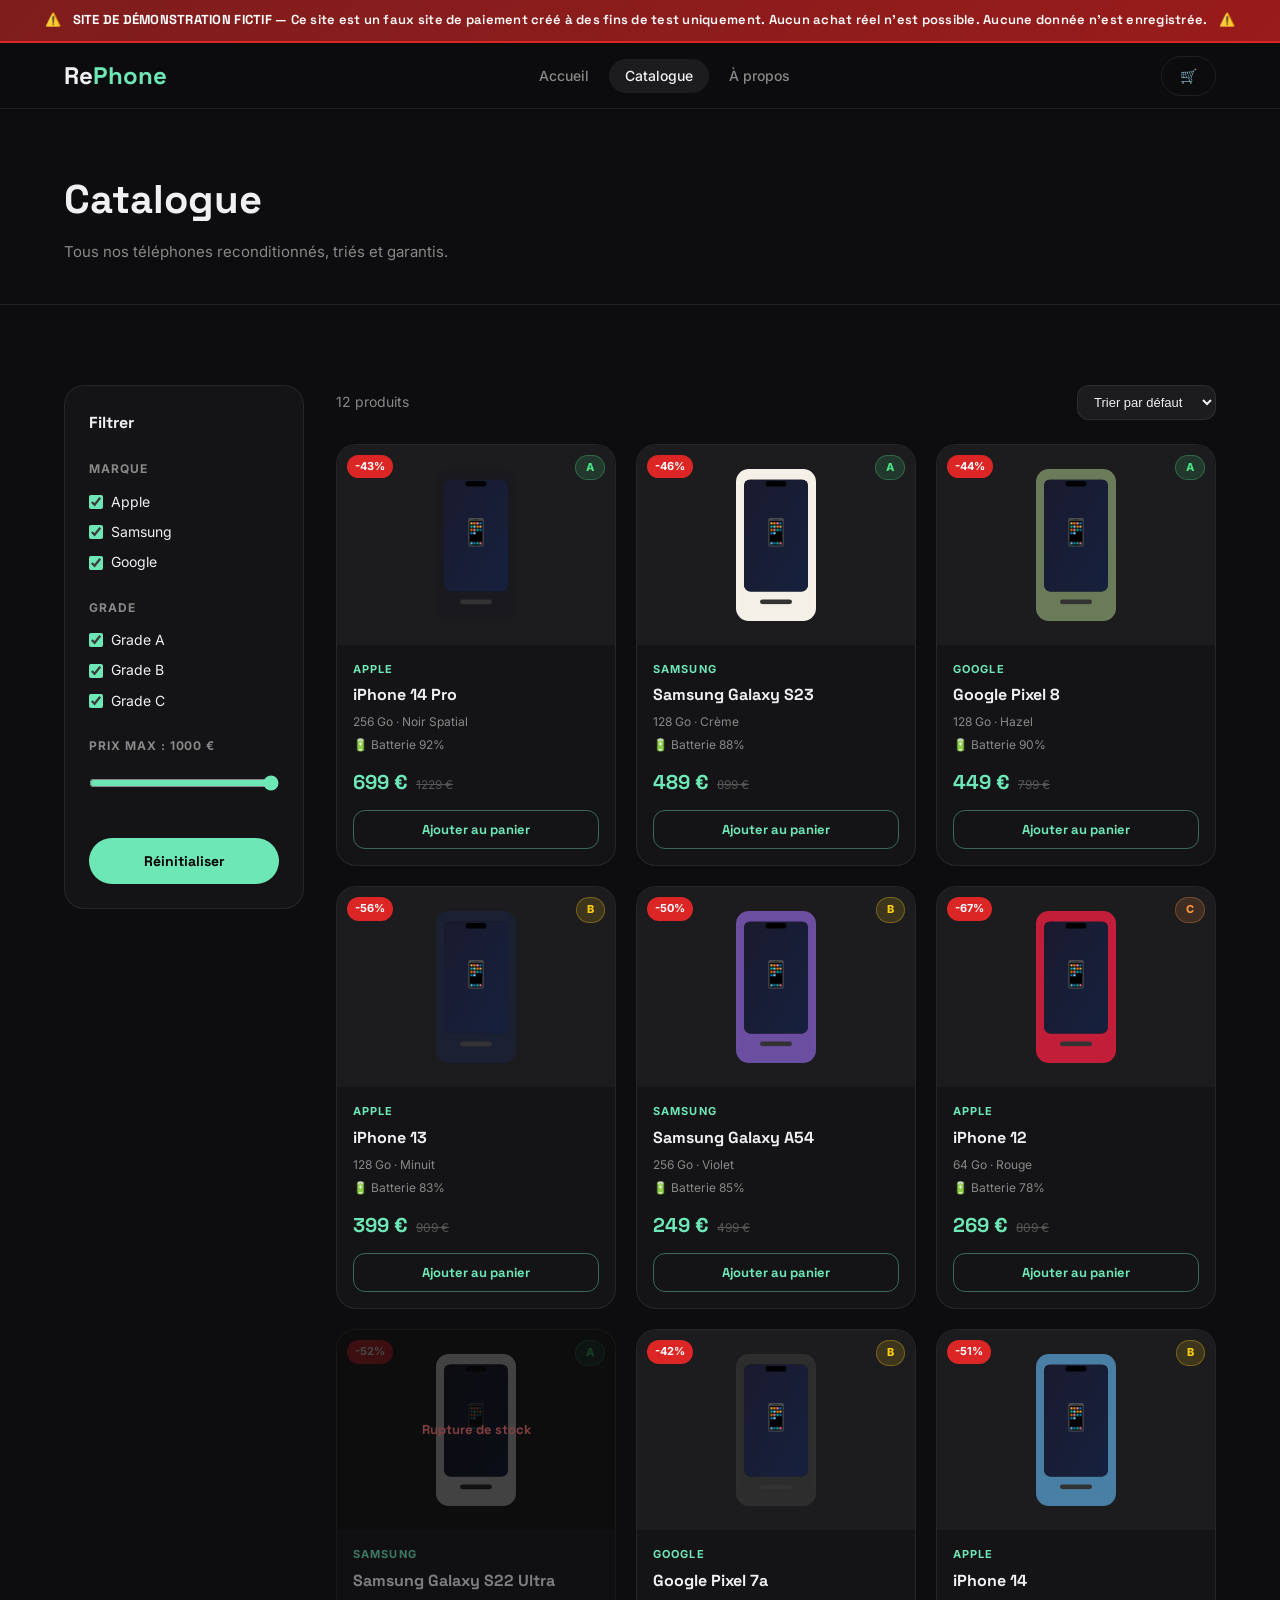
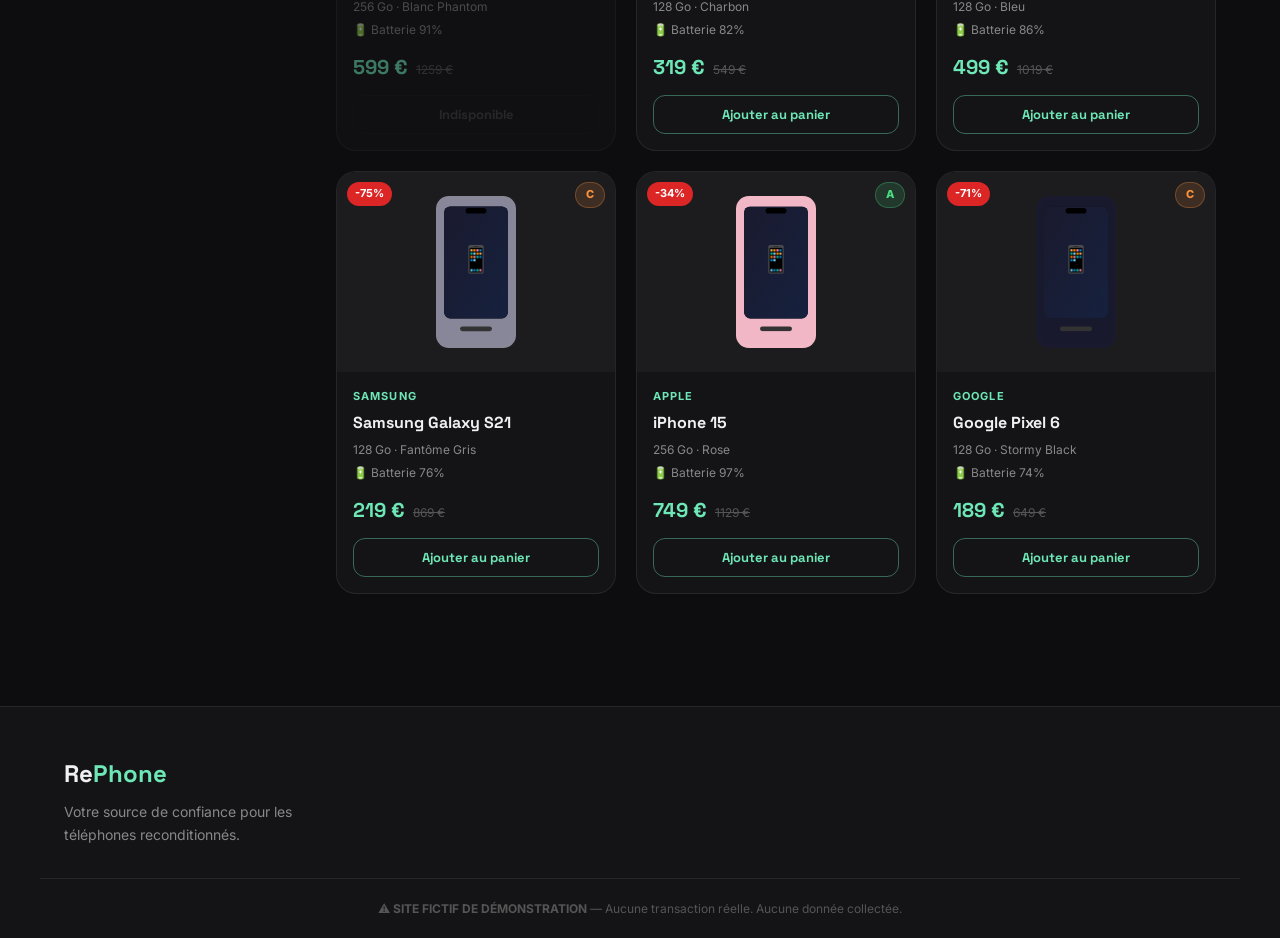
==== commit fa169d69: "desgin font" ====
--- a/catalogue.html
+++ b/catalogue.html
@@ -5,7 +5,7 @@
   <meta name="viewport" content="width=device-width, initial-scale=1.0" />
   <title>Catalogue – RePhone</title>
   <link rel="preconnect" href="https://fonts.googleapis.com" />
-  <link href="https://fonts.googleapis.com/css2?family=Syne:wght@400;600;700;800&family=DM+Sans:ital,wght@0,300;0,400;0,500;1,300&display=swap" rel="stylesheet" />
+  <link href="https://fonts.googleapis.com/css2?family=Space+Grotesk:wght@400;500;600;700&family=Inter:wght@300;400;500;600;700;800&display=swap" rel="stylesheet" />
   <link rel="stylesheet" href="style.css" />
 </head>
 <body>
--- a/style.css
+++ b/style.css
@@ -31,7 +31,7 @@
 body {
   background: var(--bg);
   color: var(--text);
-  font-family: 'DM Sans', sans-serif;
+  font-family: 'Inter', sans-serif;
   font-size: 15px;
   line-height: 1.6;
   -webkit-font-smoothing: antialiased;
@@ -57,7 +57,7 @@
   text-align: center;
   padding: 10px 20px;
   font-size: 13px;
-  font-family: 'Syne', sans-serif;
+  font-family: 'Space Grotesk', sans-serif;
   font-weight: 600;
   letter-spacing: 0.02em;
   position: sticky;
@@ -86,7 +86,7 @@
   gap: 2rem;
 }
 .logo {
-  font-family: 'Syne', sans-serif;
+  font-family: 'Space Grotesk', sans-serif;
   font-size: 1.5rem;
   font-weight: 800;
   color: var(--text);
@@ -141,7 +141,7 @@
   padding: 14px 28px;
   background: var(--accent);
   color: #000;
-  font-family: 'Syne', sans-serif;
+  font-family: 'Space Grotesk', sans-serif;
   font-weight: 700;
   font-size: 14px;
   border-radius: 50px;
@@ -160,7 +160,7 @@
   padding: 14px 28px;
   background: transparent;
   color: var(--text);
-  font-family: 'Syne', sans-serif;
+  font-family: 'Space Grotesk', sans-serif;
   font-weight: 600;
   font-size: 14px;
   border-radius: 50px;
@@ -211,7 +211,7 @@
   margin-bottom: 1.5rem;
 }
 .hero-title {
-  font-family: 'Syne', sans-serif;
+  font-family: 'Space Grotesk', sans-serif;
   font-size: clamp(2.5rem, 5vw, 4rem);
   font-weight: 800;
   line-height: 1.1;
@@ -224,7 +224,7 @@
 
 .hero-stats { display: flex; gap: 2.5rem; }
 .stat { display: flex; flex-direction: column; }
-.stat strong { font-family: 'Syne', sans-serif; font-size: 1.5rem; font-weight: 800; color: var(--accent); }
+.stat strong { font-family: 'Space Grotesk', sans-serif; font-size: 1.5rem; font-weight: 800; color: var(--accent); }
 .stat span { font-size: 12px; color: var(--text-muted); }
 
 .hero-visual {
@@ -255,10 +255,10 @@
    ============================================================ */
 .section { padding: 80px 0; }
 .section-header { display: flex; justify-content: space-between; align-items: baseline; margin-bottom: 2.5rem; }
-.section-header h2 { font-family: 'Syne', sans-serif; font-size: 1.75rem; font-weight: 700; }
+.section-header h2 { font-family: 'Space Grotesk', sans-serif; font-size: 1.75rem; font-weight: 700; }
 .link-more { color: var(--accent); font-size: 14px; font-weight: 600; }
 .link-more:hover { text-decoration: underline; }
-.center-title { font-family: 'Syne', sans-serif; font-size: 2rem; font-weight: 700; text-align: center; margin-bottom: 3rem; }
+.center-title { font-family: 'Space Grotesk', sans-serif; font-size: 2rem; font-weight: 700; text-align: center; margin-bottom: 3rem; }
 
 /* ============================================================
    PRODUCT CARDS
@@ -323,7 +323,7 @@
   display: flex;
   align-items: center;
   justify-content: center;
-  font-family: 'Syne', sans-serif;
+  font-family: 'Space Grotesk', sans-serif;
   font-weight: 700;
   font-size: 13px;
   color: var(--danger);
@@ -332,12 +332,12 @@
 
 .product-info { padding: 16px; }
 .product-brand { font-size: 11px; font-weight: 700; color: var(--accent); text-transform: uppercase; letter-spacing: .1em; margin-bottom: 4px; }
-.product-name { font-family: 'Syne', sans-serif; font-weight: 700; font-size: 1rem; margin-bottom: 4px; }
+.product-name { font-family: 'Space Grotesk', sans-serif; font-weight: 700; font-size: 1rem; margin-bottom: 4px; }
 .product-name a:hover { color: var(--accent); }
 .product-meta { font-size: 12px; color: var(--text-muted); margin-bottom: 4px; }
 .product-battery { font-size: 12px; color: var(--text-muted); margin-bottom: 12px; }
 .product-prices { display: flex; align-items: baseline; gap: 8px; margin-bottom: 12px; }
-.price-current { font-family: 'Syne', sans-serif; font-size: 1.25rem; font-weight: 800; color: var(--accent); }
+.price-current { font-family: 'Space Grotesk', sans-serif; font-size: 1.25rem; font-weight: 800; color: var(--accent); }
 .price-original { font-size: 12px; color: var(--text-dim); text-decoration: line-through; }
 .price-save { font-size: 12px; color: var(--grade-a); font-weight: 600; }
 
@@ -348,7 +348,7 @@
   color: var(--accent);
   border: 1px solid rgba(var(--accent-rgb),.4);
   border-radius: var(--radius);
-  font-family: 'Syne', sans-serif;
+  font-family: 'Space Grotesk', sans-serif;
   font-size: 13px;
   font-weight: 700;
   cursor: pointer;
@@ -364,13 +364,13 @@
 .steps-grid { display: grid; grid-template-columns: repeat(4, 1fr); gap: 2rem; }
 .step { padding: 2rem; background: var(--surface2); border-radius: var(--radius-lg); border: 1px solid var(--border); }
 .step-num {
-  font-family: 'Syne', sans-serif;
+  font-family: 'Space Grotesk', sans-serif;
   font-size: 2.5rem;
   font-weight: 800;
   color: rgba(var(--accent-rgb),.3);
   margin-bottom: 1rem;
 }
-.step h3 { font-family: 'Syne', sans-serif; font-weight: 700; margin-bottom: .5rem; }
+.step h3 { font-family: 'Space Grotesk', sans-serif; font-weight: 700; margin-bottom: .5rem; }
 .step p { color: var(--text-muted); font-size: 14px; line-height: 1.7; }
 
 /* ============================================================
@@ -392,14 +392,14 @@
   margin-bottom: 1rem;
   padding: 4px 14px;
   border-radius: 50px;
-  font-family: 'Syne', sans-serif;
+  font-family: 'Space Grotesk', sans-serif;
   font-weight: 800;
   font-size: 12px;
 }
 .grade-a .grade-label { background: var(--grade-a); color: #000; }
 .grade-b .grade-label { background: var(--grade-b); color: #000; }
 .grade-c .grade-label { background: var(--grade-c); color: #000; }
-.grade-card h3 { font-family: 'Syne', sans-serif; font-size: 1.2rem; font-weight: 700; margin-bottom: .5rem; }
+.grade-card h3 { font-family: 'Space Grotesk', sans-serif; font-size: 1.2rem; font-weight: 700; margin-bottom: .5rem; }
 .grade-card p { color: var(--text-muted); font-size: 14px; }
 
 /* ============================================================
@@ -409,9 +409,9 @@
   padding: 60px 0 40px;
   border-bottom: 1px solid var(--border);
 }
-.page-hero h1 { font-family: 'Syne', sans-serif; font-size: 2.5rem; font-weight: 800; margin-bottom: .5rem; }
+.page-hero h1 { font-family: 'Space Grotesk', sans-serif; font-size: 2.5rem; font-weight: 800; margin-bottom: .5rem; }
 .page-hero p { color: var(--text-muted); }
-.page-title { font-family: 'Syne', sans-serif; font-size: 2rem; font-weight: 800; margin-bottom: 2rem; }
+.page-title { font-family: 'Space Grotesk', sans-serif; font-size: 2rem; font-weight: 800; margin-bottom: 2rem; }
 
 /* ============================================================
    CATALOGUE
@@ -430,7 +430,7 @@
   position: sticky;
   top: 120px;
 }
-.filters h3 { font-family: 'Syne', sans-serif; font-weight: 700; margin-bottom: 1.5rem; font-size: 1rem; }
+.filters h3 { font-family: 'Space Grotesk', sans-serif; font-weight: 700; margin-bottom: 1.5rem; font-size: 1rem; }
 .filter-group { margin-bottom: 1.5rem; }
 .filter-label { font-size: 12px; font-weight: 700; color: var(--text-muted); text-transform: uppercase; letter-spacing: .08em; display: block; margin-bottom: .75rem; }
 .filter-options { display: flex; flex-direction: column; gap: .5rem; }
@@ -489,7 +489,7 @@
 .product-detail-svg { width: 180px; height: 280px; }
 .product-detail-badges { display: flex; gap: .75rem; }
 .product-brand.big { font-size: 13px; font-weight: 700; color: var(--accent); text-transform: uppercase; letter-spacing: .1em; margin-bottom: .25rem; }
-.product-detail-name { font-family: 'Syne', sans-serif; font-size: 2rem; font-weight: 800; margin-bottom: .5rem; }
+.product-detail-name { font-family: 'Space Grotesk', sans-serif; font-size: 2rem; font-weight: 800; margin-bottom: .5rem; }
 .product-detail-meta { color: var(--text-muted); font-size: 14px; margin-bottom: 1.5rem; }
 .product-detail-prices { display: flex; align-items: baseline; gap: 1rem; margin-bottom: 1.5rem; flex-wrap: wrap; }
 .price-current.big { font-size: 2.5rem; }
@@ -501,7 +501,7 @@
 
 .product-desc { color: var(--text-muted); line-height: 1.8; margin-bottom: 1.5rem; font-size: 15px; }
 .product-specs { margin-bottom: 1.5rem; }
-.product-specs h3 { font-family: 'Syne', sans-serif; font-weight: 700; margin-bottom: .75rem; }
+.product-specs h3 { font-family: 'Space Grotesk', sans-serif; font-weight: 700; margin-bottom: .75rem; }
 .product-specs ul { list-style: none; display: flex; flex-direction: column; gap: 6px; }
 .product-specs li { font-size: 14px; color: var(--text-muted); }
 .product-specs li::before { content: none; }
@@ -529,7 +529,7 @@
    REVIEWS
    ============================================================ */
 .reviews-section { background: var(--surface); }
-.reviews-section h2 { font-family: 'Syne', sans-serif; font-size: 1.75rem; font-weight: 700; margin-bottom: 2rem; }
+.reviews-section h2 { font-family: 'Space Grotesk', sans-serif; font-size: 1.75rem; font-weight: 700; margin-bottom: 2rem; }
 .reviews-grid { display: grid; grid-template-columns: repeat(3, 1fr); gap: 1.5rem; }
 .review-card {
   background: var(--surface2);
@@ -538,7 +538,7 @@
   padding: 1.5rem;
 }
 .review-header { display: flex; align-items: center; gap: .75rem; margin-bottom: .75rem; flex-wrap: wrap; }
-.review-author { font-family: 'Syne', sans-serif; font-weight: 700; font-size: 14px; }
+.review-author { font-family: 'Space Grotesk', sans-serif; font-weight: 700; font-size: 14px; }
 .review-date { font-size: 12px; color: var(--text-dim); margin-left: auto; }
 .review-text { color: var(--text-muted); font-size: 14px; line-height: 1.7; margin-bottom: .75rem; }
 .review-product { font-size: 12px; color: var(--accent); font-weight: 600; }
@@ -560,10 +560,10 @@
   margin-bottom: 1rem;
 }
 .cart-item-brand { font-size: 11px; font-weight: 700; color: var(--accent); text-transform: uppercase; letter-spacing: .08em; }
-.cart-item-name { font-family: 'Syne', sans-serif; font-weight: 700; font-size: 1rem; }
+.cart-item-name { font-family: 'Space Grotesk', sans-serif; font-weight: 700; font-size: 1rem; }
 .cart-item-meta { font-size: 12px; color: var(--text-muted); }
 .cart-item-price { font-size: 14px; color: var(--accent); font-weight: 600; }
-.cart-item-total { font-family: 'Syne', sans-serif; font-size: 1.1rem; font-weight: 800; white-space: nowrap; }
+.cart-item-total { font-family: 'Space Grotesk', sans-serif; font-size: 1.1rem; font-weight: 800; white-space: nowrap; }
 
 .qty-control {
   display: flex;
@@ -599,13 +599,13 @@
   position: sticky;
   top: 120px;
 }
-.summary-box h2 { font-family: 'Syne', sans-serif; font-size: 1.25rem; font-weight: 700; margin-bottom: 1.5rem; }
+.summary-box h2 { font-family: 'Space Grotesk', sans-serif; font-size: 1.25rem; font-weight: 700; margin-bottom: 1.5rem; }
 .summary-row { display: flex; justify-content: space-between; padding: .6rem 0; font-size: 14px; color: var(--text-muted); }
 .summary-total { font-size: 1.1rem; color: var(--text); border-top: 1px solid var(--border); margin-top: .5rem; padding-top: 1rem; }
 
 .cart-empty { text-align: center; padding: 6rem 2rem; }
 .empty-icon { font-size: 4rem; margin-bottom: 1rem; }
-.cart-empty h2 { font-family: 'Syne', sans-serif; font-size: 1.75rem; margin-bottom: .5rem; }
+.cart-empty h2 { font-family: 'Space Grotesk', sans-serif; font-size: 1.75rem; margin-bottom: .5rem; }
 .cart-empty p { color: var(--text-muted); margin-bottom: 2rem; }
 
 .secure-badges { display: flex; flex-wrap: wrap; gap: .5rem; margin-top: 1rem; }
@@ -637,7 +637,7 @@
 
 .form-section { margin-bottom: 2.5rem; }
 .form-section-title {
-  font-family: 'Syne', sans-serif;
+  font-family: 'Space Grotesk', sans-serif;
   font-size: 1.1rem;
   font-weight: 700;
   margin-bottom: 1.25rem;
@@ -760,7 +760,7 @@
   position: absolute;
   bottom: 1.25rem;
   right: 1.5rem;
-  font-family: 'Syne', sans-serif;
+  font-family: 'Space Grotesk', sans-serif;
   font-size: 1.2rem;
   font-weight: 800;
   color: rgba(255,255,255,.8);
@@ -776,7 +776,7 @@
   text-align: center;
 }
 .paypal-logo {
-  font-family: 'Syne', sans-serif;
+  font-family: 'Space Grotesk', sans-serif;
   font-size: 2rem;
   font-weight: 800;
   color: #009cde;
@@ -811,7 +811,7 @@
   padding: 18px;
   background: var(--accent);
   color: #000;
-  font-family: 'Syne', sans-serif;
+  font-family: 'Space Grotesk', sans-serif;
   font-size: 16px;
   font-weight: 800;
   border-radius: var(--radius-lg);
@@ -826,7 +826,7 @@
 }
 .btn-pay:hover { background: #a7f3d0; transform: translateY(-2px); }
 .btn-pay:disabled { opacity: .6; cursor: not-allowed; transform: none; }
-.pay-secure { font-family: 'DM Sans', sans-serif; font-size: 12px; font-weight: 400; opacity: .7; }
+.pay-secure { font-family: 'Inter', sans-serif; font-size: 12px; font-weight: 400; opacity: .7; }
 
 .checkout-disclaimer {
   font-size: 13px;
@@ -844,7 +844,7 @@
   position: sticky;
   top: 120px;
 }
-.order-summary h2 { font-family: 'Syne', sans-serif; font-size: 1.1rem; font-weight: 700; margin-bottom: 1.5rem; }
+.order-summary h2 { font-family: 'Space Grotesk', sans-serif; font-size: 1.1rem; font-weight: 700; margin-bottom: 1.5rem; }
 .summary-item { display: flex; align-items: center; gap: .75rem; margin-bottom: 1rem; }
 .summary-item-info { flex: 1; font-size: 13px; }
 .summary-item-meta { color: var(--text-muted); font-size: 11px; }
@@ -892,7 +892,7 @@
   animation: fadeUp .4s ease;
 }
 .modal-icon { font-size: 3rem; margin-bottom: 1rem; }
-.modal h2 { font-family: 'Syne', sans-serif; font-size: 1.75rem; font-weight: 800; margin-bottom: 1rem; }
+.modal h2 { font-family: 'Space Grotesk', sans-serif; font-size: 1.75rem; font-weight: 800; margin-bottom: 1rem; }
 .modal p { color: var(--text-muted); line-height: 1.7; }
 .modal-order { margin-top: .75rem; color: var(--text); }
 
@@ -903,7 +903,7 @@
 .footer-inner { display: grid; grid-template-columns: 2fr 1fr 1fr; gap: 2rem; padding-bottom: 2rem; }
 .footer-brand p { color: var(--text-muted); font-size: 14px; margin-top: .5rem; max-width: 280px; }
 .footer-links { display: flex; flex-direction: column; gap: .5rem; }
-.footer-links h4 { font-family: 'Syne', sans-serif; font-weight: 700; font-size: 13px; margin-bottom: .25rem; }
+.footer-links h4 { font-family: 'Space Grotesk', sans-serif; font-weight: 700; font-size: 13px; margin-bottom: .25rem; }
 .footer-links a, .footer-links span { font-size: 14px; color: var(--text-muted); }
 .footer-links a:hover { color: var(--accent); }
 .footer-bottom {
